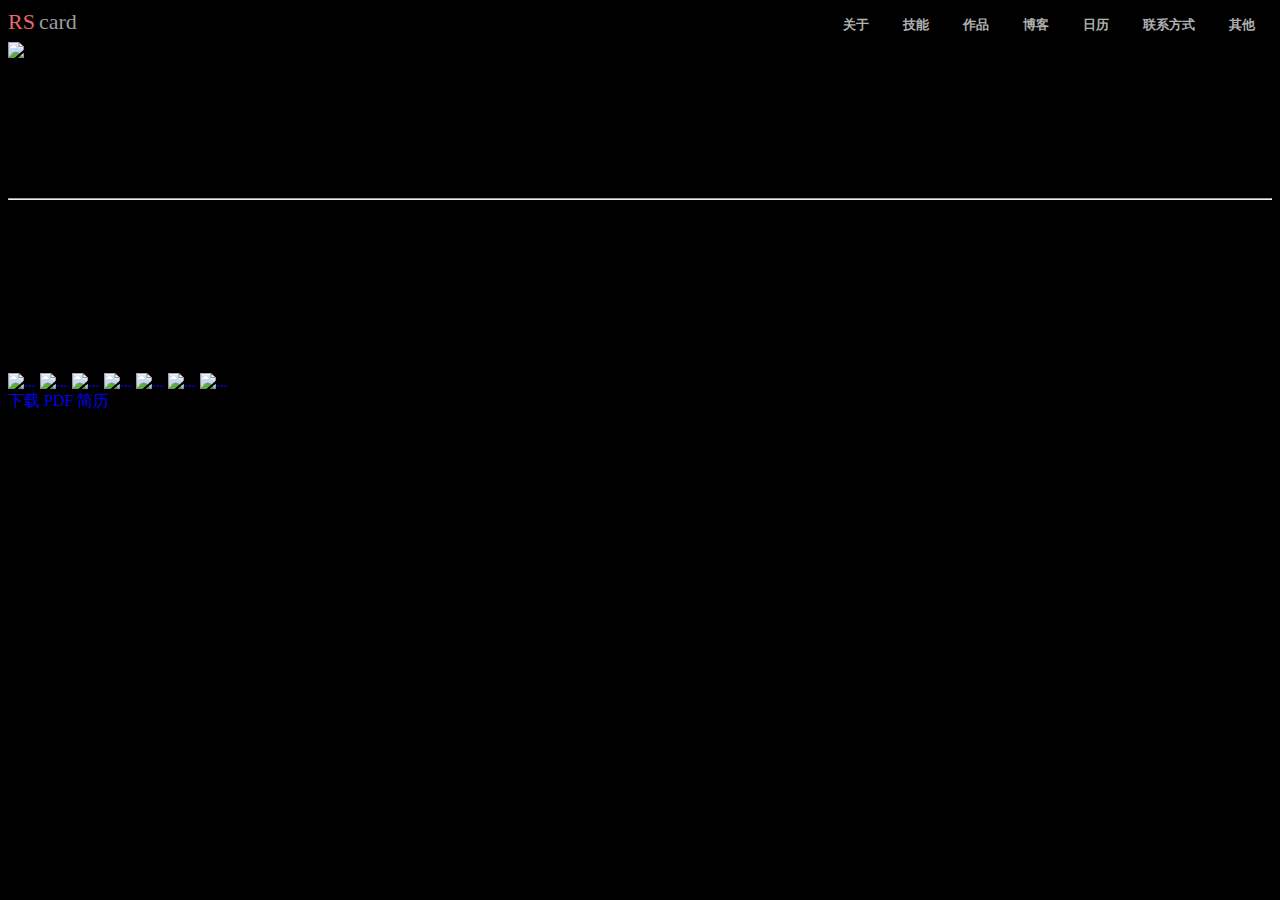
==== topnavbar/index.html @ c496d29b "提交导航" ====
<!DOCTYPE html>
<html>
  <head>
  	<meta charset="utf-8">
    <title>简历-topnavbar</title>
    <link rel="stylesheet" href="a.css">
  </head>
  <body>
    <div class="topNavBar clearfix">
      <a class="logo" href="#" alt="logo" style="float: left; ">
        <span class="rs">RS</span><span class="card">card</span>
      </a>
      <nav style="float: right;">
        <ul class="clearfix">
          <li><a href="#">关于</a></li>
          <li><a href="#">技能</a></li>
          <li><a href="#">作品</a></li>
          <li><a href="#">博客</a></li>
          <li><a href="#">日历</a></li>
          <li><a href="#">联系方式</a></li>
          <li><a href="#">其他</a></li>
        </ul>
      </nav>
    </div>
    <div class="banner" style="background-image: url(#)"></div>
    <main>
      <div class="card">
        <div class="pictureAndText">
          <div class="picture">
            <img src="" alt="头像">
          </div>
          <div class="text">
            <div class="profile">
              <span class="welcome">Hello</span>
              <h1>XXX</h1>
              <p>前端开发工程师</p>
              <hr>
              <dl>
                <dt>年龄</dt>
                <dd>18</dd>
                <dt>所在城市</dt>
                <dd>北京</dd>
                <dt>邮箱</dt>
                <dd>XXX@foxmail.com</dd>
                <dt>手机</dt>
                <dd></dd>
              </dl>
            </div>
          </div>
        </div>
        <footer class="media">
          <a href="#"><img src="#" alt="..."></a>
          <a href="#"><img src="#" alt="..."></a>
          <a href="#"><img src="#" alt="..."></a>
          <a href="#"><img src="#" alt="..."></a>
          <a href="#"><img src="#" alt="..."></a>
          <a href="#"><img src="#" alt="..."></a>
          <a href="#"><img src="#" alt="..."></a>
        </footer>
      </div>

      <a class="button" href="#">下载 PDF 简历</a>

     

    </main>
    <section>
      <h2>技能</h2>
      <ol>
        <li>HTML 5 &amp; CSS 3</li>
        <li>JavaScript</li>
        <li>jQuery</li>
        <li>Vue</li>
        <li>React</li>
        <li>HTTP</li>
      </ol>
    </section>
    <section>
      <h2>作品集</h2>
      <nav>
        <ol>
          <li>所有</li>
          <li>框架</li>
          <li>原生JS&amp;CSS</li>
        </ol>
      </nav>

      <div class="jobs">
        <div class="big"></div>
        <div class="small"></div>
        <div class="small"></div>
      </div>

    </section>
  </body>
</html>
---- topnavbar/a.css ----
body{
  background: black;
}
a{
  text-decoration: none;
}
.clearfix::after{
  content: '';
  display: block;
  clear: both;
}
.topNavBar {
}
.topNavBar .logo {
  font-family: "Hiragino Kaku Gothic Std";
  font-size: 22px;
  padding-top: 1px;
}
.topNavBar .logo .rs{
  color: #e6686a;
  margin-right: 4px;
}
.topNavBar .logo .card{
  color: #9A9DA2;
}

.topNavBar nav {
  font-size: 13px;
  padding-top: 8px;
  padding-bottom: 8px;
}
.topNavBar nav a{
  color: rgba(255, 255, 255, 0.7);
  text-decoration: none;
  font-weight: bold;
}
.topNavBar nav ul{
  list-style: none;
  padding: 0;
  margin: 0;
}
.topNavBar nav ul>li{
  float: left;
  margin-left: 17px;
  margin-right: 17px;
}
.topNavBar nav ul>li>a{
  border-bottom: 3px solid transparent;
}
.topNavBar nav ul>li>a:hover{
  border-bottom-color: #DC6465;
}
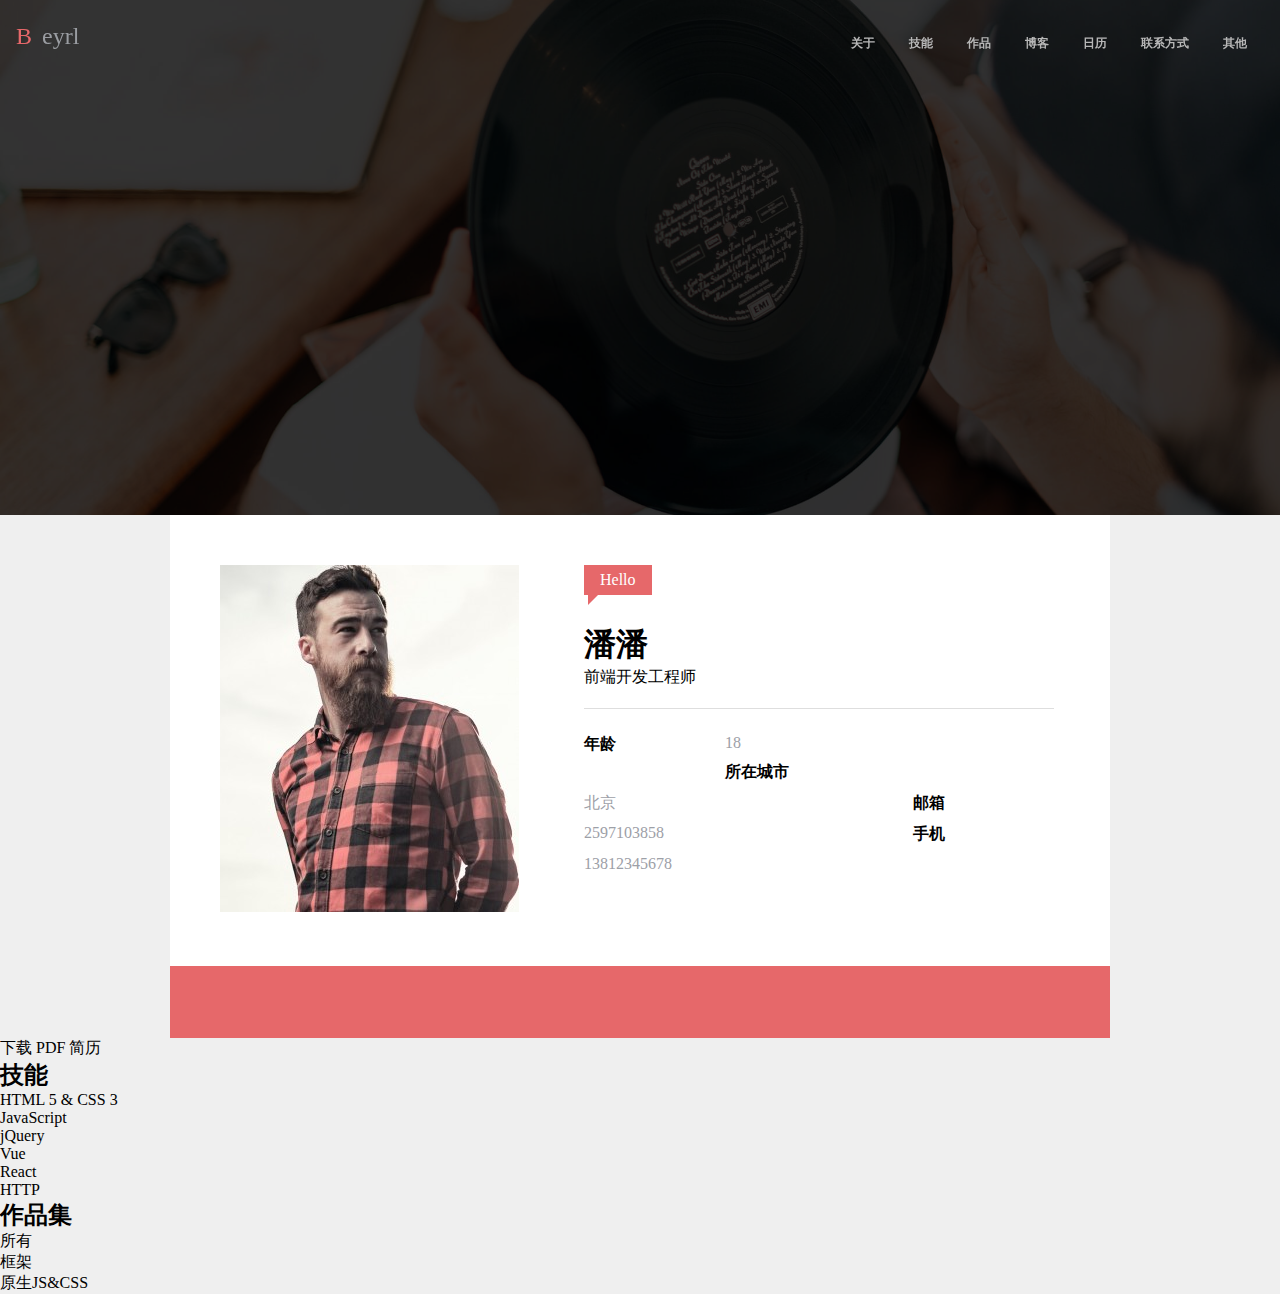
==== commit ae989a5b: "修改简历作业" ====
--- a/topnavbar/index.html
+++ b/topnavbar/index.html
@@ -1,96 +1,132 @@
 <!DOCTYPE html>
 <html>
-  <head>
-  	<meta charset="utf-8">
-    <title>简历-topnavbar</title>
-    <link rel="stylesheet" href="a.css">
-  </head>
-  <body>
-    <div class="topNavBar clearfix">
-      <a class="logo" href="#" alt="logo" style="float: left; ">
-        <span class="rs">RS</span><span class="card">card</span>
+<head>
+  <title>潘潘个人简历</title>
+  <link rel="stylesheet" href="a.css">
+  <script src="//at.alicdn.com/t/font_721462_7q3x5tm12be.js"></script>
+  <style type="text/css">
+    .icon {
+       width: 1em; height: 1em;
+       vertical-align: -0.15em;
+       fill: currentColor;
+       overflow: hidden;
+    }
+</style>
+</head>
+
+<body>
+  <div class="topNavBar">
+    <div class="topNavBar-inner clearfix">
+      <a class="logo" href="#" alt="logo" style="float: left;">
+        <span class="rs">B</span>
+        <span class="card">eyrl</span>
       </a>
       <nav style="float: right;">
         <ul class="clearfix">
-          <li><a href="#">关于</a></li>
-          <li><a href="#">技能</a></li>
-          <li><a href="#">作品</a></li>
-          <li><a href="#">博客</a></li>
-          <li><a href="#">日历</a></li>
-          <li><a href="#">联系方式</a></li>
-          <li><a href="#">其他</a></li>
+          <li>
+            <a href="#">关于</a>
+          </li>
+          <li>
+            <a href="#">技能</a>
+          </li>
+          <li>
+            <a href="#">作品</a>
+          </li>
+          <li>
+            <a href="#">博客</a>
+          </li>
+          <li>
+            <a href="#">日历</a>
+          </li>
+          <li>
+            <a href="#">联系方式</a>
+          </li>
+          <li>
+            <a href="#">其他</a>
+          </li>
         </ul>
       </nav>
     </div>
-    <div class="banner" style="background-image: url(#)"></div>
-    <main>
-      <div class="card">
-        <div class="pictureAndText">
-          <div class="picture">
-            <img src="" alt="头像">
-          </div>
-          <div class="text">
-            <div class="profile">
-              <span class="welcome">Hello</span>
-              <h1>XXX</h1>
-              <p>前端开发工程师</p>
-              <hr>
-              <dl>
-                <dt>年龄</dt>
-                <dd>18</dd>
-                <dt>所在城市</dt>
-                <dd>北京</dd>
-                <dt>邮箱</dt>
-                <dd>XXX@foxmail.com</dd>
-                <dt>手机</dt>
-                <dd></dd>
-              </dl>
-            </div>
-          </div>
+  </div>
+  <div class="banner">
+    <div class="mask"></div>
+  </div>
+  <main>
+    <div class="userCard">
+      <div class="pictureAndText clearfix">
+        <div class="picture">
+          <img src="img/avatar.jpg" width=299 height=347 alt="头像">
         </div>
-        <footer class="media">
-          <a href="#"><img src="#" alt="..."></a>
-          <a href="#"><img src="#" alt="..."></a>
-          <a href="#"><img src="#" alt="..."></a>
-          <a href="#"><img src="#" alt="..."></a>
-          <a href="#"><img src="#" alt="..."></a>
-          <a href="#"><img src="#" alt="..."></a>
-          <a href="#"><img src="#" alt="..."></a>
-        </footer>
+        <div class="text">
+          <span class="welcome">Hello
+            <span class="triangle"></span>
+          </span>
+          <h1>潘潘</h1>
+          <p>前端开发工程师</p>
+          <hr>
+          <dl>
+            <dt>年龄</dt>
+            <dd>18</dd>
+            <dt>所在城市</dt>
+            <dd>北京</dd>
+            <dt>邮箱</dt>
+            <dd>2597103858</dd>
+            <dt>手机</dt>
+            <dd>13812345678</dd>
+          </dl>
+        </div>
       </div>
+      <footer class="media">
+        <a href="#">
+          <svg class="icon" aria-hidden="true">
+              <use xlink:href="#icon-github"></use>
+          </svg>
+        </a>
+        <a href="#">
+          <svg class="icon" aria-hidden="true">
+              <use xlink:href="#icon-jianshu"></use>
+          </svg>
+        </a>
+        <a href="#">
+          <svg class="icon" aria-hidden="true">
+              <use xlink:href="#icon-weibo"></use>
+          </svg>
+        </a>
+      </footer>
+    </div>
 
-      <a class="button" href="#">下载 PDF 简历</a>
+    <a class="button" href="#">下载 PDF 简历</a>
 
-     
 
-    </main>
-    <section>
-      <h2>技能</h2>
+  </main>
+  <section>
+    <h2>技能</h2>
+    <ol>
+      <li>HTML 5 &amp; CSS 3</li>
+      <li>JavaScript</li>
+      <li>jQuery</li>
+      <li>Vue</li>
+      <li>React</li>
+      <li>HTTP</li>
+    </ol>
+  </section>
+  <section>
+    <h2>作品集</h2>
+    <nav>
       <ol>
-        <li>HTML 5 &amp; CSS 3</li>
-        <li>JavaScript</li>
-        <li>jQuery</li>
-        <li>Vue</li>
-        <li>React</li>
-        <li>HTTP</li>
+        <li>所有</li>
+        <li>框架</li>
+        <li>原生JS&amp;CSS</li>
       </ol>
-    </section>
-    <section>
-      <h2>作品集</h2>
-      <nav>
-        <ol>
-          <li>所有</li>
-          <li>框架</li>
-          <li>原生JS&amp;CSS</li>
-        </ol>
-      </nav>
+    </nav>
 
-      <div class="jobs">
-        <div class="big"></div>
-        <div class="small"></div>
-        <div class="small"></div>
-      </div>
+    <div class="jobs">
+      <div class="big"></div>
+      <div class="small"></div>
+      <div class="small"></div>
+    </div>
 
-    </section>
-  </body>
-</html>
+  </section>
+</body>
+
+</html>--- a/topnavbar/a.css
+++ b/topnavbar/a.css
@@ -1,52 +1,161 @@
-body{
-  background: black;
+body {
+  background: #efefef;
+  margin: 0;
 }
-a{
+a {
+  color: inherit;
   text-decoration: none;
 }
-.clearfix::after{
+* {
+  margin: 0;
+  padding: 0;
+}
+hr{
+  height: 0;
+  border: none;
+  border-top: 1px solid #DEDEDE;
+}
+.clearfix::after {
   content: '';
   display: block;
   clear: both;
 }
+
 .topNavBar {
+  padding: 20px 0 20px 0;
+  position: fixed;
+  top: 0;
+  left: 0;
+  width: 100%;
 }
-.topNavBar .logo {
-  font-family: "Hiragino Kaku Gothic Std";
-  font-size: 22px;
-  padding-top: 1px;
+.topNavBar-inner {
+  padding: 0 16px;
 }
-.topNavBar .logo .rs{
-  color: #e6686a;
-  margin-right: 4px;
+.topNavBar nav {
+  padding-top: 7px;
 }
-.topNavBar .logo .card{
-  color: #9A9DA2;
+.topNavBar nav > ul {
+  list-style: none;
+  margin: 0;
+  padding: 0;
 }
-
-.topNavBar nav {
-  font-size: 13px;
-  padding-top: 8px;
-  padding-bottom: 8px;
-}
-.topNavBar nav a{
-  color: rgba(255, 255, 255, 0.7);
-  text-decoration: none;
-  font-weight: bold;
-}
-.topNavBar nav ul{
-  list-style: none;
-  padding: 0;
-  margin: 0;
-}
-.topNavBar nav ul>li{
+.topNavBar nav > ul > li {
   float: left;
   margin-left: 17px;
   margin-right: 17px;
 }
-.topNavBar nav ul>li>a{
+.topNavBar nav > ul > li > a {
+  font-size: 12px;
+  color: #b7b7b7;
+  font-weight: bold;
+  border-top: 3px solid transparent;
   border-bottom: 3px solid transparent;
+  padding-top: 5px;
+  padding-bottom: 5px;
+  display: block;
 }
-.topNavBar nav ul>li>a:hover{
-  border-bottom-color: #DC6465;
+.topNavBar nav > ul > li > a:hover {
+  border-bottom: 3px solid #e06567;
+}
+
+.topNavBar .logo {
+  font-size: 24px;
+  font-family: 'Arial Black';
+  padding-top: 3px;
+  padding-bottom: 4px;
+}
+.topNavBar .logo .rs {
+  margin-right: 4px;
+  color: #e6686a;
+}
+.topNavBar .logo .card {
+  color: #9a9da2;
+}
+.banner {
+  height: 515px;
+  background-image: url(img/rs-cover.jpg);
+  background-position: center center;
+  background-size: cover;
+}
+.banner .mask {
+  height: 515px;
+  background-color: rgba(0, 0, 0, 0.8);
+}
+
+.userCard {
+  max-width: 940px;
+  margin-left: auto;
+  margin-right: auto;
+  background-color: #ffffff;
+}
+.userCard .welcome {
+  background: #e6686a;
+  color: white;
+  display: inline-block;
+  padding: 4px 16px;
+  line-height: 22px;
+  position: relative;
+  margin-bottom: 10px;
+}
+.userCard .welcome .triangle {
+  display: block;
+  border: 10px solid transparent;
+  width: 0px;
+  border-left-color: #e6686a;
+  border-top-width: 0px;
+  position: absolute;
+  left: 4px;
+  top: 100%;
+}
+.userCard .picture {
+  float: left;
+}
+.userCard .text {
+  float: left;
+  margin-left: 65px;
+  width: 470px;
+}
+.userCard .text h1{
+  margin-top: 18px;
+}
+.userCard .text hr{
+  margin: 20px 0;
+}
+.userCard .pictureAndText {
+  padding: 50px;
+}
+.userCard dl dt,
+.userCard dl dd{
+  float: left;
+  padding: 5px 0;
+}
+.userCard dl dt{
+  width: 30%;
+  font-weight: bold;
+}
+.userCard dl dd{
+  width: 70%;
+  color: #9da0a7;
+}
+
+.userCard > footer.media{
+  background: #E6686A;
+  text-align: center;
+}
+.userCard > footer.media > a{
+  display: inline-block;
+  width: 40px;
+  line-height: 30px;
+  padding: 5px 0;
+  border-radius: 50%;
+  margin: 16px;
+}
+.userCard > footer.media > a:hover{
+  background: #CF5D5F;
+}
+.userCard svg{
+  width: 30px;
+  height: 30px; 
+  fill: white;
+  vertical-align: top;
 }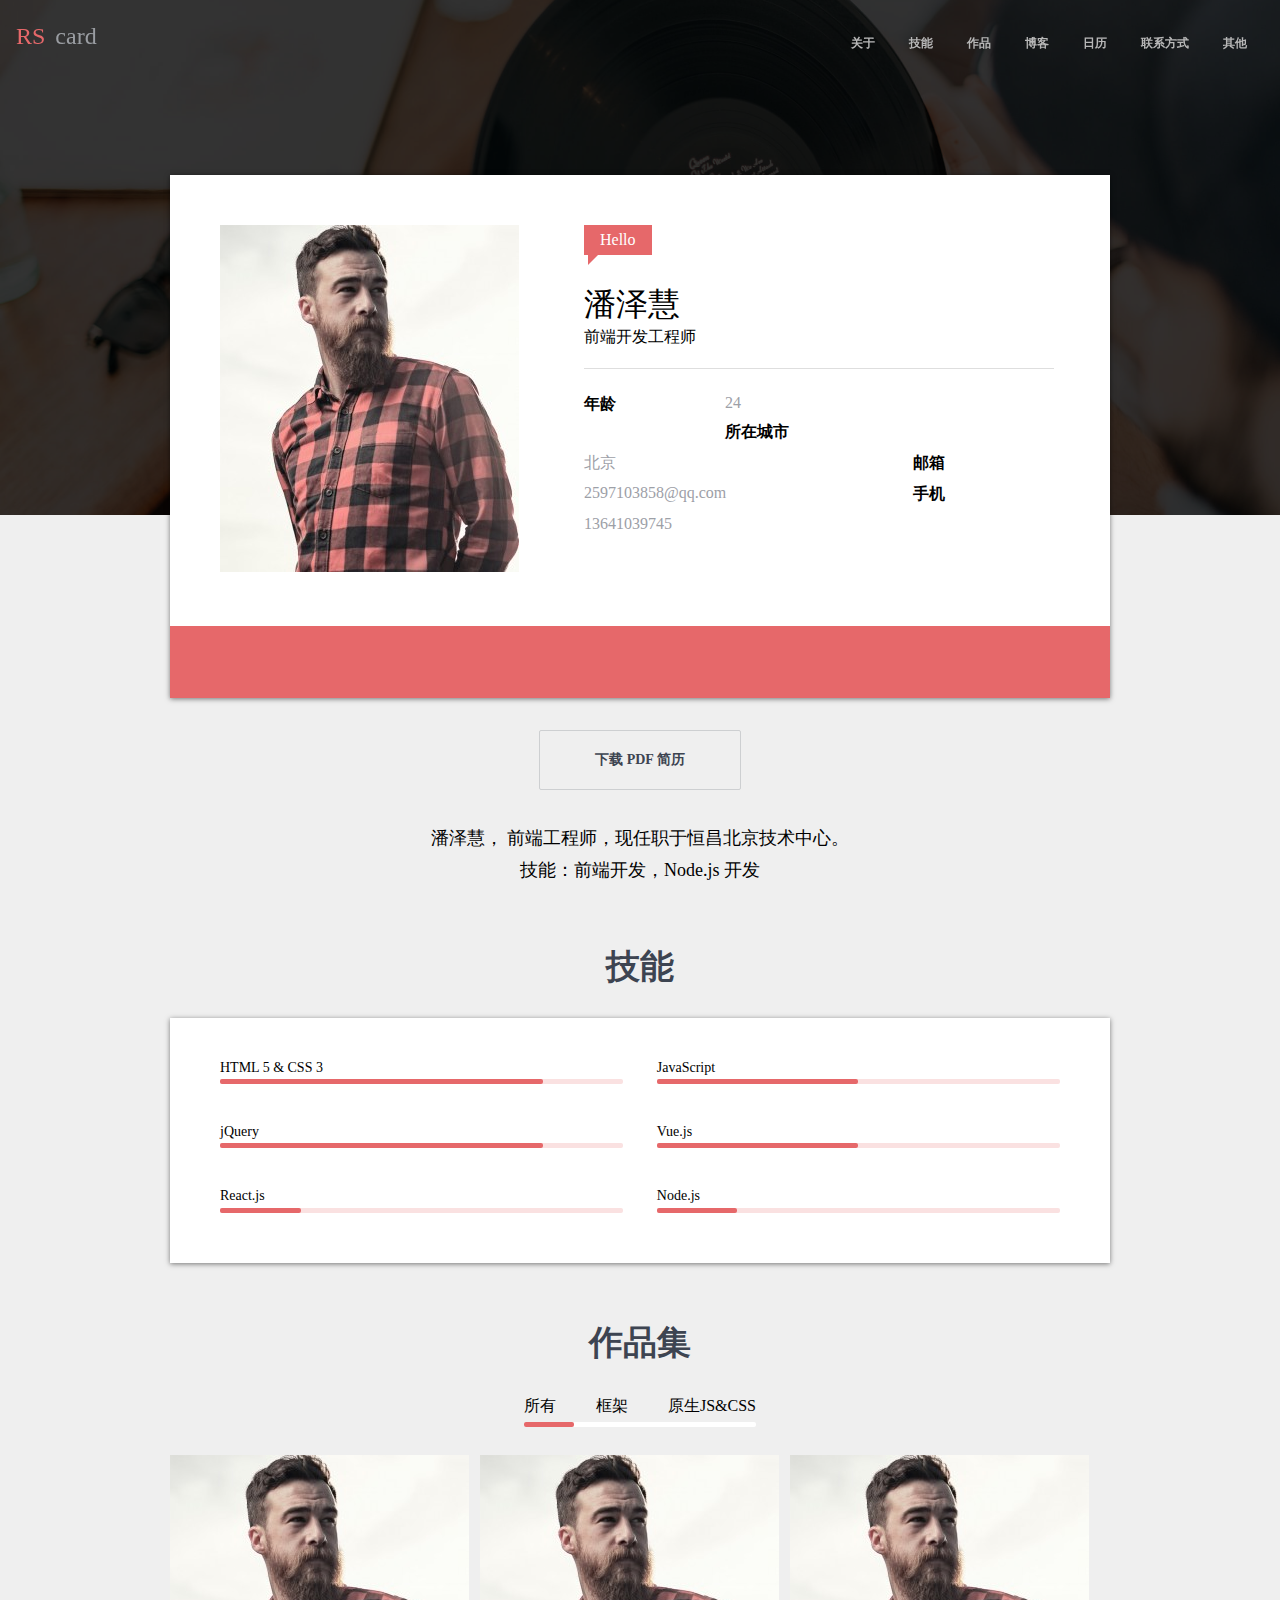
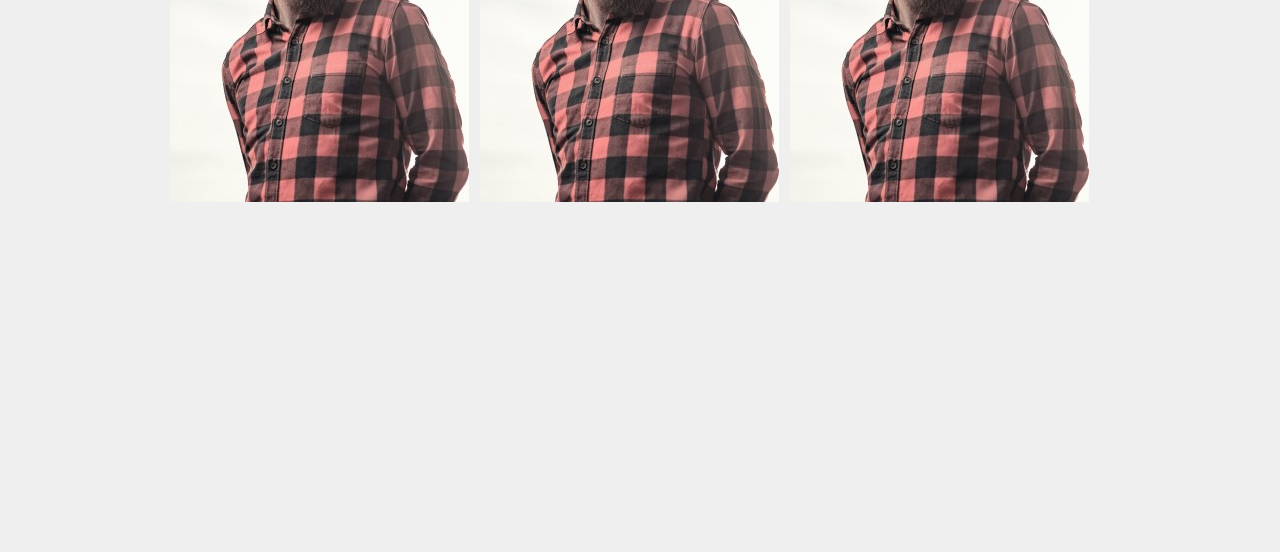
==== commit 0370719d: "个人在线简历" ====
--- a/topnavbar/index.html
+++ b/topnavbar/index.html
@@ -1,25 +1,27 @@
 <!DOCTYPE html>
 <html>
 <head>
-  <title>潘潘个人简历</title>
-  <link rel="stylesheet" href="a.css">
-  <script src="//at.alicdn.com/t/font_721462_7q3x5tm12be.js"></script>
+  <meta charset="utf-8">
+  <title>潘泽慧个人简历</title>
+  <link rel="stylesheet" href="./a.css">
+  <script src="//at.alicdn.com/t/font_451045_32zbfqegtq3t0529.js"></script>
   <style type="text/css">
     .icon {
-       width: 1em; height: 1em;
-       vertical-align: -0.15em;
-       fill: currentColor;
-       overflow: hidden;
+      width: 1em;
+      height: 1em;
+      vertical-align: -0.15em;
+      fill: currentColor;
+      overflow: hidden;
     }
-</style>
+  </style>
 </head>
 
 <body>
   <div class="topNavBar">
     <div class="topNavBar-inner clearfix">
       <a class="logo" href="#" alt="logo" style="float: left;">
-        <span class="rs">B</span>
-        <span class="card">eyrl</span>
+        <span class="rs">RS</span>
+        <span class="card">card</span>
       </a>
       <nav style="float: right;">
         <ul class="clearfix">
@@ -51,7 +53,7 @@
   <div class="banner">
     <div class="mask"></div>
   </div>
-  <main>
+  <main style="">
     <div class="userCard">
       <div class="pictureAndText clearfix">
         <div class="picture">
@@ -61,72 +63,139 @@
           <span class="welcome">Hello
             <span class="triangle"></span>
           </span>
-          <h1>潘潘</h1>
+          <h1>潘泽慧</h1>
           <p>前端开发工程师</p>
           <hr>
           <dl>
             <dt>年龄</dt>
-            <dd>18</dd>
+            <dd>24</dd>
             <dt>所在城市</dt>
             <dd>北京</dd>
             <dt>邮箱</dt>
-            <dd>2597103858</dd>
+            <dd>2597103858@qq.com</dd>
             <dt>手机</dt>
-            <dd>13812345678</dd>
+            <dd>13641039745</dd>
           </dl>
         </div>
       </div>
       <footer class="media">
         <a href="#">
           <svg class="icon" aria-hidden="true">
-              <use xlink:href="#icon-github"></use>
+            <use xlink:href="#icon-github"></use>
           </svg>
         </a>
         <a href="#">
           <svg class="icon" aria-hidden="true">
-              <use xlink:href="#icon-jianshu"></use>
+            <use xlink:href="#icon-Ankerwebicon-"></use>
           </svg>
         </a>
         <a href="#">
           <svg class="icon" aria-hidden="true">
-              <use xlink:href="#icon-weibo"></use>
+            <use xlink:href="#icon-weibo"></use>
           </svg>
         </a>
       </footer>
     </div>
 
-    <a class="button" href="#">下载 PDF 简历</a>
-
+    <p class="downloadResume-wrapper">
+      <a class="downloadResume" href="./resume.pdf" target="_blank" download>下载 PDF 简历</a>
+    </p>
+
+    <p class="selfIntroduction">
+      潘泽慧， 前端工程师，现任职于恒昌北京技术中心。
+      <br> 技能：前端开发，Node.js 开发
+    </p>
 
   </main>
-  <section>
+  <section class="skills">
     <h2>技能</h2>
-    <ol>
-      <li>HTML 5 &amp; CSS 3</li>
-      <li>JavaScript</li>
-      <li>jQuery</li>
-      <li>Vue</li>
-      <li>React</li>
-      <li>HTTP</li>
+    <ol class="clearfix">
+      <li>
+        <h3>
+          HTML 5 &amp; CSS 3
+        </h3>
+        <div class="progressBar">
+          <div class="progress" style="width: 80%;"></div>
+        </div>
+      </li>
+      <li>
+        <h3>
+          JavaScript
+        </h3>
+        <div class="progressBar">
+          <div class="progress" style="width: 50%"></div>
+        </div>
+      </li>
+      <li>
+        <h3>
+          jQuery
+        </h3>
+        <div class="progressBar">
+          <div class="progress" style="width: 80%"></div>
+        </div>
+      </li>
+      <li>
+        <h3>
+          Vue.js
+        </h3>
+        <div class="progressBar">
+          <div class="progress" style="width: 50%"></div>
+        </div>
+      </li>
+      <li>
+        <h3>
+          React.js
+        </h3>
+        <div class="progressBar">
+          <div class="progress"  style="width: 20%"></div>
+        </div>
+      </li>
+      <li>
+        <h3>
+          Node.js
+        </h3>
+        <div class="progressBar">
+          <div class="progress"  style="width: 20%"></div>
+        </div>
+      </li>
     </ol>
   </section>
-  <section>
+  <section class="portfolio">
     <h2>作品集</h2>
     <nav>
-      <ol>
-        <li>所有</li>
-        <li>框架</li>
-        <li>原生JS&amp;CSS</li>
+      <ol class="clearfix">
+        <li id="portfolio1">所有</li>
+        <li id="portfolio2">框架</li>
+        <li id="portfolio3">原生JS&amp;CSS</li>
       </ol>
+      <div id="portfolioBar" class="bar state-1">
+        <div class="bar-inner"></div>
+      </div>
     </nav>
-
-    <div class="jobs">
-      <div class="big"></div>
-      <div class="small"></div>
-      <div class="small"></div>
+    <script>
+      portfolio1.onclick= function(){
+        portfolioBar.className = 'bar state-1'
+      }
+      portfolio2.onclick= function(){
+        portfolioBar.className = 'bar state-2'
+      }
+      portfolio3.onclick= function(){
+        portfolioBar.className = 'bar state-3'
+      }
+    </script>
+
+
+    <div class="works" style="height: 597px;">
+      <div class="big" style="top: 0; left: 0;">
+        <img src="img/avatar.jpg" width=299 height=347 alt="作品1">
+      </div>
+      <div class="small" style="top: 0; left: 310px;">
+        <img src="img/avatar.jpg" width=299 height=347 alt="作品2">
+      </div>
+      <div class="small" style="top: 0; left: 620px;">
+        <img src="img/avatar.jpg" width=299 height=347 alt="作品2">
+      </div>
     </div>
-
   </section>
 </body>
-
 </html>--- a/topnavbar/a.css
+++ b/topnavbar/a.css
@@ -10,10 +10,17 @@
   margin: 0;
   padding: 0;
 }
-hr{
+hr {
   height: 0;
   border: none;
-  border-top: 1px solid #DEDEDE;
+  border-top: 1px solid #dedede;
+}
+ul,
+ol {
+  list-style: none;
+}
+h1,h2,h3,h4,h5,h6{
+  font-weight: normal;
 }
 .clearfix::after {
   content: '';
@@ -73,7 +80,7 @@
 }
 .banner {
   height: 515px;
-  background-image: url(img/rs-cover.jpg);
+  background-image: url(./img/rs-cover.jpg);
   background-position: center center;
   background-size: cover;
 }
@@ -87,6 +94,7 @@
   margin-left: auto;
   margin-right: auto;
   background-color: #ffffff;
+  box-shadow: 0px 1px 5px 0px rgba(0, 0, 0, 0.5);
 }
 .userCard .welcome {
   background: #e6686a;
@@ -115,34 +123,34 @@
   margin-left: 65px;
   width: 470px;
 }
-.userCard .text h1{
+.userCard .text h1 {
   margin-top: 18px;
 }
-.userCard .text hr{
+.userCard .text hr {
   margin: 20px 0;
 }
 .userCard .pictureAndText {
   padding: 50px;
 }
 .userCard dl dt,
-.userCard dl dd{
+.userCard dl dd {
   float: left;
   padding: 5px 0;
 }
-.userCard dl dt{
+.userCard dl dt {
   width: 30%;
   font-weight: bold;
 }
-.userCard dl dd{
+.userCard dl dd {
   width: 70%;
   color: #9da0a7;
 }
 
-.userCard > footer.media{
-  background: #E6686A;
-  text-align: center;
-}
-.userCard > footer.media > a{
+.userCard > footer.media {
+  background: #e6686a;
+  text-align: center;
+}
+.userCard > footer.media > a {
   display: inline-block;
   width: 40px;
   line-height: 30px;
@@ -150,12 +158,152 @@
   border-radius: 50%;
   margin: 16px;
 }
-.userCard > footer.media > a:hover{
-  background: #CF5D5F;
-}
-.userCard svg{
+.userCard > footer.media > a:hover {
+  background: #cf5d5f;
+}
+.userCard svg {
   width: 30px;
-  height: 30px; 
+  height: 30px;
   fill: white;
   vertical-align: top;
+}
+body > main {
+  margin-top: -340px;
+}
+body > main .downloadResume-wrapper {
+  text-align: center;
+}
+body > main .downloadResume {
+  font-size: 14px;
+  line-height: 16px;
+  padding: 21px 55px;
+  border: 1px solid #cdcfd1;
+  background: #efefef;
+  display: inline-block;
+  border-radius: 2px;
+  color: #3d4451;
+  font-weight: bold;
+  margin: 32px 0;
+  transition: box-shadow 0.2s;
+}
+
+body > main .downloadResume:hover {
+  box-shadow: 0px 4px 13px 0px rgba(0, 0, 0, 0.2);
+}
+
+.selfIntroduction {
+  max-width: 940px;
+  margin-left: auto;
+  margin-right: auto;
+  text-align: center;
+  font-family: kai;
+  line-height: 1.8;
+  font-size: 18px;
+}
+
+section.skills,
+section.portfolio{
+  max-width: 940px;
+  margin-left: auto;
+  margin-right: auto;
+  margin-top: 60px;
+}
+section.skills > h2 ,
+section.portfolio > h2 {
+  text-align: center;
+  color: #3d4451;
+  font-size: 34px;
+  line-height: 1.2;
+  font-weight: 600;
+}
+section.skills h3 {
+  font-size: 14px;
+  line-height: 1.1;
+  padding-right: 40px;
+}
+section.skills > ol {
+  background: white;
+  box-shadow: 0px 1px 5px 0px rgba(0, 0, 0, 0.5);
+  padding: 42px 50px 10px;
+  margin-top: 30px;
+}
+section.skills > ol > li {
+  float: left;
+  width: 48%;
+  box-sizing: border-box;
+}
+section.skills > ol > li:nth-child(even) {
+  float: right;
+}
+
+section.skills .progressBar {
+  height: 5px;
+  background: #FAE1E1;
+  border-radius: 2px;
+  margin: 4px 0 40px;
+}
+section.skills .progressBar > .progress {
+  height: 100%;
+  background: #E6686A;
+  width: 70%;
+  border-radius: 2px;
+}
+
+section.portfolio {
+  text-align: center;
+  margin-bottom: 100px;
+}
+section.portfolio > nav{
+  text-align: center;
+}
+section.portfolio > nav > ol{
+  margin: 0 auto;
+  display: inline-block;
+  vertical-align: top;
+}
+section.portfolio > nav > ol > li{
+  float: left;
+  margin-left: 40px;
+  cursor: pointer;
+}
+section.portfolio > nav > ol > li:first-child{
+  margin-left: 0;
+
+}
+section.portfolio > nav{
+  display: inline-block;
+  vertical-align: top;
+  margin-top: 32px;
+}
+section.portfolio > nav .bar{
+  height: 5px;
+  background: white;
+  margin-top: 5px;
+  margin-bottom: 28px;
+  border-radius: 2px;
+}
+section.portfolio > nav .bar-inner{
+  height: 100%;
+  background: #E6686A;
+  border-radius: 2px;
+  transition: all 0.3s;
+}
+section.portfolio > nav .bar.state-1 .bar-inner{
+  margin-left: 0;
+  width: 50px;
+}
+section.portfolio > nav .bar.state-2 .bar-inner{
+  margin-left: 65px;
+  width: 50px;
+}
+section.portfolio > nav .bar.state-3 .bar-inner{
+  margin-left: 140px;
+  width: 96px;
+}
+section.portfolio .works{
+  position: relative;
+}
+section.portfolio .works > .big,
+section.portfolio .works > .small {
+  position: absolute;
 }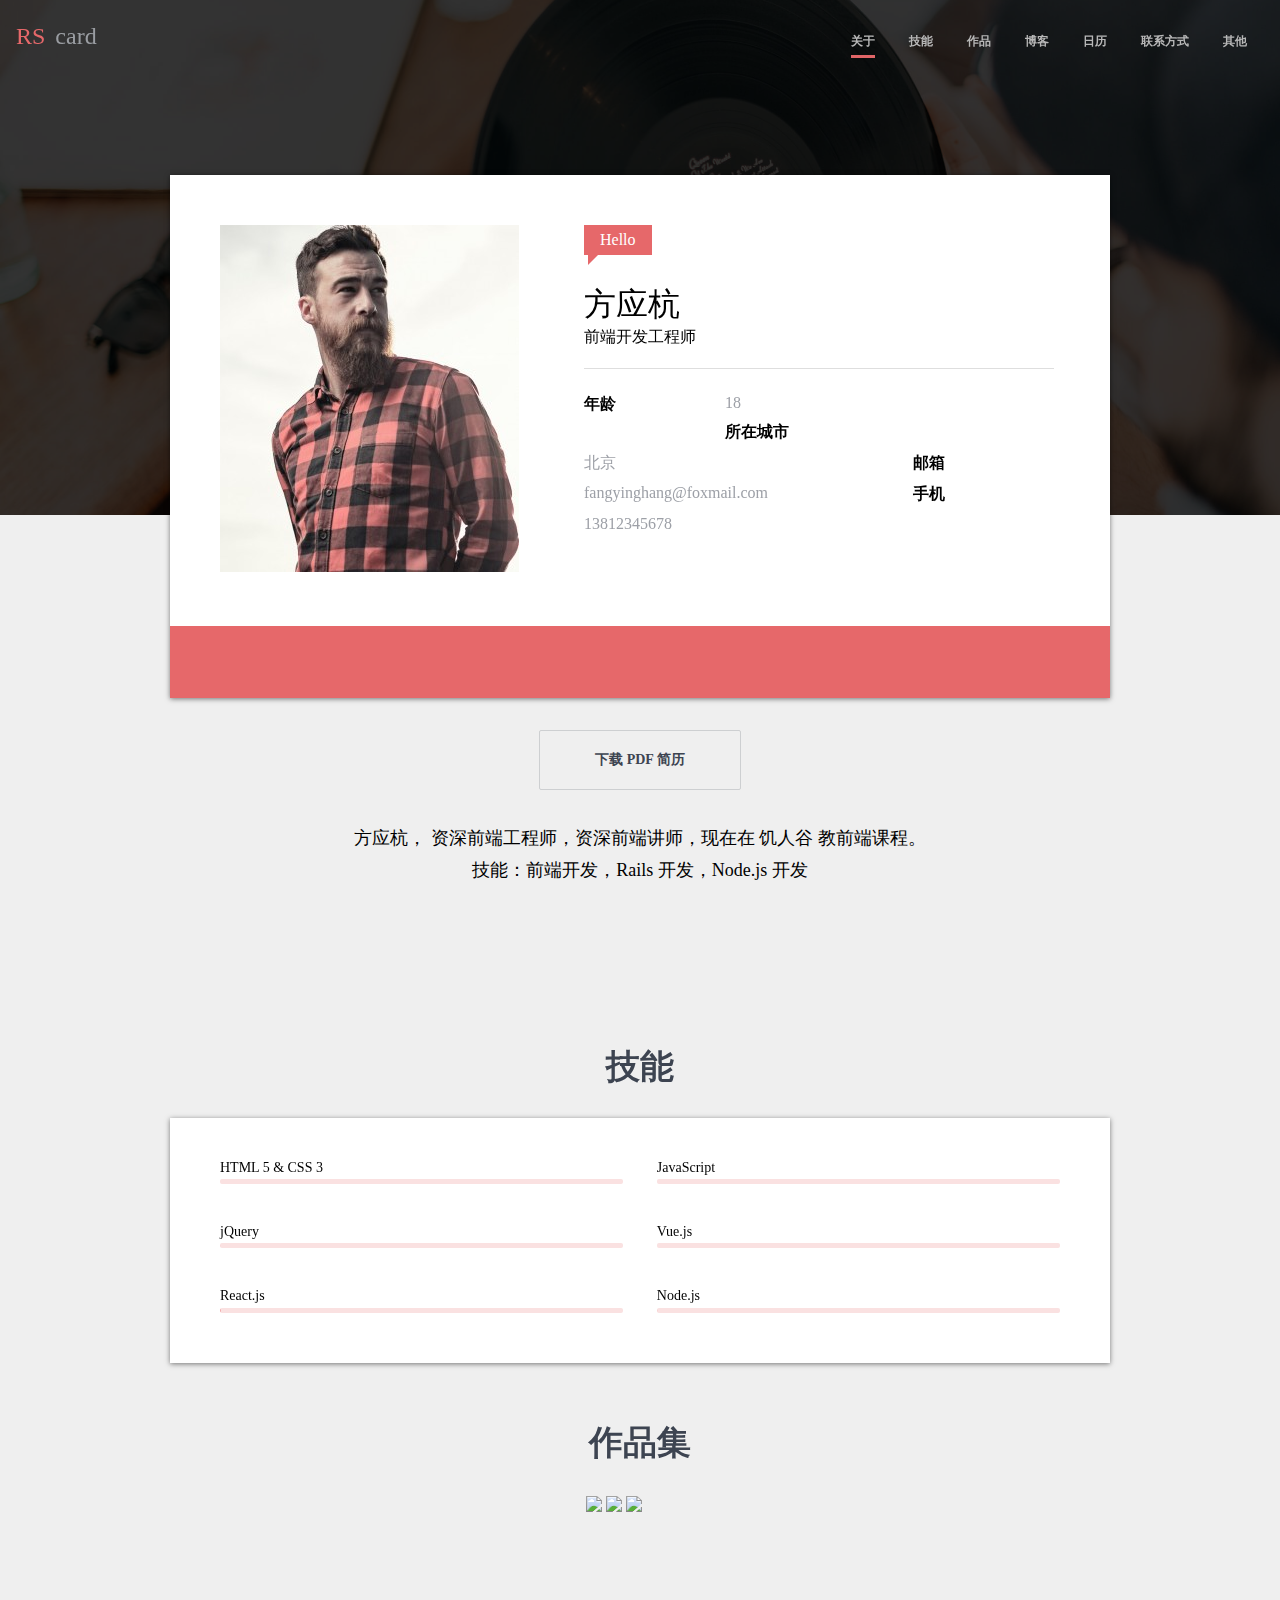
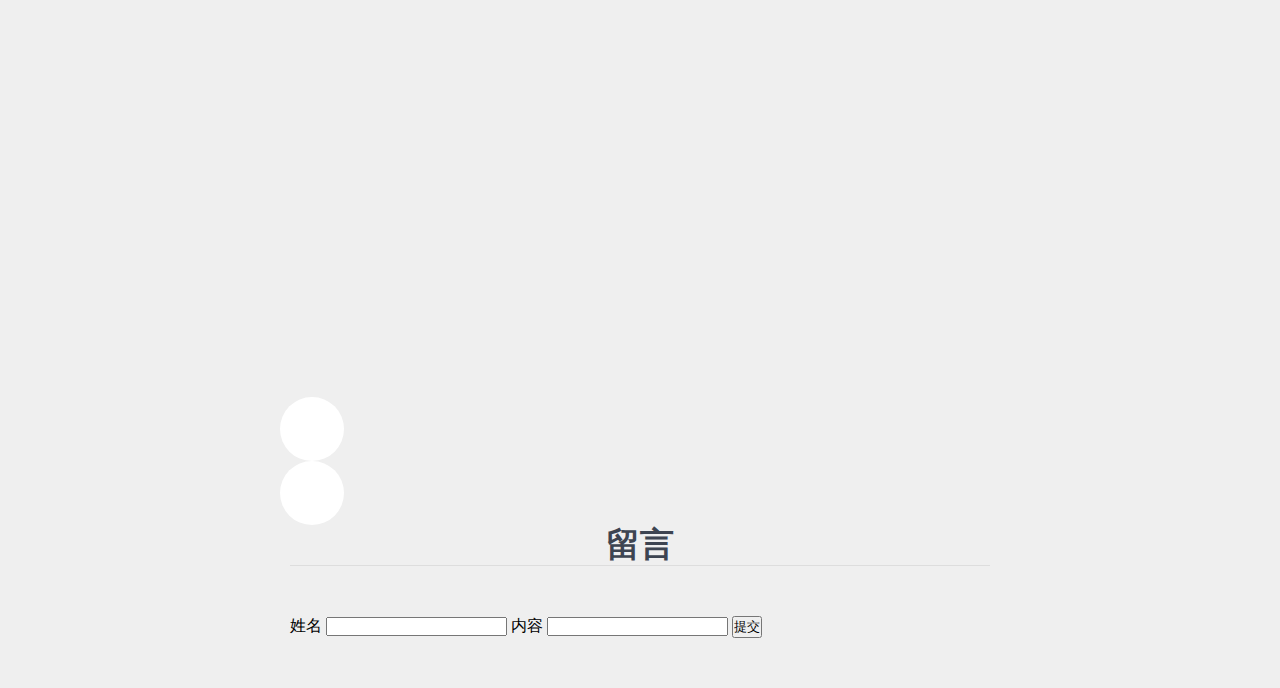
==== commit fbda4540: "饥人谷作业--简历留言一" ====
--- a/topnavbar/index.html
+++ b/topnavbar/index.html
@@ -1,41 +1,43 @@
 <!DOCTYPE html>
 <html>
+
 <head>
-  <meta charset="utf-8">
-  <title>潘泽慧个人简历</title>
-  <link rel="stylesheet" href="./a.css">
+  <title>潘潘的个人简历</title>
   <script src="//at.alicdn.com/t/font_451045_32zbfqegtq3t0529.js"></script>
-  <style type="text/css">
-    .icon {
-      width: 1em;
-      height: 1em;
-      vertical-align: -0.15em;
-      fill: currentColor;
-      overflow: hidden;
-    }
-  </style>
+  <link rel="stylesheet" href="https://cdnjs.cloudflare.com/ajax/libs/Swiper/4.1.0/css/swiper.min.css">
+  <link rel="stylesheet" href="./main.css">
 </head>
 
 <body>
-  <div class="topNavBar">
+  <div id="topNavBar" class="topNavBar">
     <div class="topNavBar-inner clearfix">
       <a class="logo" href="#" alt="logo" style="float: left;">
         <span class="rs">RS</span>
         <span class="card">card</span>
       </a>
-      <nav style="float: right;">
+      <nav class="menu" style="float: right;">
         <ul class="clearfix">
           <li>
-            <a href="#">关于</a>
-          </li>
-          <li>
-            <a href="#">技能</a>
-          </li>
-          <li>
-            <a href="#">作品</a>
+            <a href="#siteAbout">关于</a>
+          </li>
+          <li>
+            <a href="#siteSkills">技能</a>
+          </li>
+          <li>
+            <a href="#siteWorks">作品</a>
+            <ul class="submenu">
+              <li>作品1</li>
+              <li>作品2</li>
+              <li>作品3</li>
+            </ul>
           </li>
           <li>
             <a href="#">博客</a>
+            <ul class="submenu">
+              <li>博客1</li>
+              <li>博客2</li>
+              <li>博客3</li>
+            </ul>
           </li>
           <li>
             <a href="#">日历</a>
@@ -53,28 +55,28 @@
   <div class="banner">
     <div class="mask"></div>
   </div>
-  <main style="">
-    <div class="userCard">
+  <main>
+    <div data-x id="siteAbout" class="userCard">
       <div class="pictureAndText clearfix">
         <div class="picture">
-          <img src="img/avatar.jpg" width=299 height=347 alt="头像">
+          <img src="./img/avatar.jpg" width=299 height=347 alt="头像">
         </div>
         <div class="text">
           <span class="welcome">Hello
             <span class="triangle"></span>
           </span>
-          <h1>潘泽慧</h1>
+          <h1>方应杭</h1>
           <p>前端开发工程师</p>
           <hr>
           <dl>
             <dt>年龄</dt>
-            <dd>24</dd>
+            <dd>18</dd>
             <dt>所在城市</dt>
             <dd>北京</dd>
             <dt>邮箱</dt>
-            <dd>2597103858@qq.com</dd>
+            <dd>fangyinghang@foxmail.com</dd>
             <dt>手机</dt>
-            <dd>13641039745</dd>
+            <dd>13812345678</dd>
           </dl>
         </div>
       </div>
@@ -102,12 +104,12 @@
     </p>
 
     <p class="selfIntroduction">
-      潘泽慧， 前端工程师，现任职于恒昌北京技术中心。
-      <br> 技能：前端开发，Node.js 开发
+      方应杭， 资深前端工程师，资深前端讲师，现在在 饥人谷 教前端课程。
+      <br> 技能：前端开发，Rails 开发，Node.js 开发
     </p>
 
   </main>
-  <section class="skills">
+  <section data-x id="siteSkills" class="skills">
     <h2>技能</h2>
     <ol class="clearfix">
       <li>
@@ -115,7 +117,7 @@
           HTML 5 &amp; CSS 3
         </h3>
         <div class="progressBar">
-          <div class="progress" style="width: 80%;"></div>
+          <div class="progress" style="width: 10%;"></div>
         </div>
       </li>
       <li>
@@ -123,7 +125,7 @@
           JavaScript
         </h3>
         <div class="progressBar">
-          <div class="progress" style="width: 50%"></div>
+          <div class="progress" style="width: 20%"></div>
         </div>
       </li>
       <li>
@@ -131,7 +133,7 @@
           jQuery
         </h3>
         <div class="progressBar">
-          <div class="progress" style="width: 80%"></div>
+          <div class="progress" style="width: 30%"></div>
         </div>
       </li>
       <li>
@@ -139,7 +141,7 @@
           Vue.js
         </h3>
         <div class="progressBar">
-          <div class="progress" style="width: 50%"></div>
+          <div class="progress" style="width: 40%"></div>
         </div>
       </li>
       <li>
@@ -147,7 +149,7 @@
           React.js
         </h3>
         <div class="progressBar">
-          <div class="progress"  style="width: 20%"></div>
+          <div class="progress"  style="width: 50%"></div>
         </div>
       </li>
       <li>
@@ -155,47 +157,56 @@
           Node.js
         </h3>
         <div class="progressBar">
-          <div class="progress"  style="width: 20%"></div>
+          <div class="progress"  style="width: 60%"></div>
         </div>
       </li>
     </ol>
   </section>
-  <section class="portfolio">
+  <section data-x class="portfolio" id="siteWorks">
     <h2>作品集</h2>
-    <nav>
-      <ol class="clearfix">
-        <li id="portfolio1">所有</li>
-        <li id="portfolio2">框架</li>
-        <li id="portfolio3">原生JS&amp;CSS</li>
-      </ol>
-      <div id="portfolioBar" class="bar state-1">
-        <div class="bar-inner"></div>
+
+    <!-- 这就是 view , 用户看得见的东西-->
+    <!-- Slider main container -->
+    <div id="mySlides">
+      <div class="swiper-container">
+        <!-- Additional required wrapper -->
+        <div class="swiper-wrapper">
+          <!-- Slides -->
+          <img src="./img/works/nav-page.jpg" class="swiper-slide">
+          <img src="./img/works/canvas.jpg" class="swiper-slide">
+          <img src="./img/works/apple-style-slides.jpg" class="swiper-slide">
+        </div>
+        <!-- If we need pagination -->
+        <div class="swiper-pagination"></div>
+
+        <!-- If we need navigation buttons -->
       </div>
-    </nav>
-    <script>
-      portfolio1.onclick= function(){
-        portfolioBar.className = 'bar state-1'
-      }
-      portfolio2.onclick= function(){
-        portfolioBar.className = 'bar state-2'
-      }
-      portfolio3.onclick= function(){
-        portfolioBar.className = 'bar state-3'
-      }
-    </script>
-
-
-    <div class="works" style="height: 597px;">
-      <div class="big" style="top: 0; left: 0;">
-        <img src="img/avatar.jpg" width=299 height=347 alt="作品1">
-      </div>
-      <div class="small" style="top: 0; left: 310px;">
-        <img src="img/avatar.jpg" width=299 height=347 alt="作品2">
-      </div>
-      <div class="small" style="top: 0; left: 620px;">
-        <img src="img/avatar.jpg" width=299 height=347 alt="作品2">
-      </div>
+      <div class="swiper-button-prev"></div>
+      <div class="swiper-button-next"></div>
     </div>
+
   </section>
+  <section class="message">
+    <h2>留言</h2>
+    <ol id="messageList">
+    </ol>
+    <form id="postMessageForm" style="width: 700px; margin: 50px auto;">
+      <label for="">姓名</label>
+      <input type="text" name="name">
+      <label for="">内容</label>
+      <input type="text" name="content">
+      <input type="submit" value="提交">
+    </form>
+  </section>
+  <script src="https://cdnjs.cloudflare.com/ajax/libs/tween.js/17.1.1/Tween.min.js"></script>
+  <script src="https://cdnjs.cloudflare.com/ajax/libs/Swiper/4.1.0/js/swiper.min.js"></script>
+  <script src="//cdn1.lncld.net/static/js/3.5.0/av-min.js"></script>
+  <!-- 模块化 -->
+  <script src="./js/init-swiper.js"></script>
+  <script src="./js/auto-slide-up.js"></script>
+  <script src="./js/sticky-topbar.js"></script>
+  <script src="./js/smoothly-navigation.js"></script>
+  <script src="./js/message.js"></script>
 </body>
+
 </html>--- a/topnavbar/main.css
+++ b/topnavbar/main.css
@@ -0,0 +1,162 @@
+body { background: #efefef; margin: 0; }
+a { color: inherit; text-decoration: none; }
+* { margin: 0; padding: 0; }
+hr { height: 0; border: none; border-top: 1px solid #dedede; }
+ul, ol { list-style: none; }
+h1,h2,h3,h4,h5,h6{ font-weight: normal; }
+.clearfix::after { content: ''; display: block; clear: both; }
+
+[data-x].active{
+  outline: 10px solid red;
+}
+[data-x].offset{
+  transform: translateY(100px);
+}
+[data-x]{
+  transform: translateY(0);
+  transition: all 0.5s;
+}
+@keyframes slideUp{
+  0%{
+    transform: translateY(-30px);
+  }
+  100%{
+    transform: translateY(0);
+  }
+}
+.icon { width: 1em; height: 1em; vertical-align: -0.15em; fill: currentColor; overflow: hidden; }
+.topNavBar { padding: 20px 0; position: fixed; top: 0; left: 0; width: 100%; 
+  transition: all 0.5s; color: #b7b7b7;
+}
+.topNavBar.sticky{background: white;padding: 10px 0; z-index: 1;
+  box-shadow: 0 0 10px rgba(0,0,0,0.25);color: #3d4451;
+}
+.topNavBar-inner { padding: 0 16px; }
+.topNavBar nav { padding-top: 5px; }
+.topNavBar nav > ul { list-style: none; margin: 0; padding: 0; }
+.topNavBar nav > ul > li { float: left; margin-left: 17px; margin-right: 17px; position: relative;}
+.topNavBar nav > ul > li > a { font-size: 12px; color: inherit; font-weight: bold; border-top: 3px solid transparent; border-bottom: 3px solid transparent;
+  padding-top: 5px; padding-bottom: 5px; display: block; position: relative;}
+.topNavBar nav > ul > li.active > a::after,
+.topNavBar nav > ul > li.highlight > a::after { 
+  content: '';
+  display: block;
+  position: absolute;
+  top: 100%;
+  left: 0;
+  width: 100%;
+  background: #e06567;
+  height: 3px;
+  animation: menuSlide .3s;
+}
+@keyframes menuSlide{
+  0%{ width: 0; }
+  100%{ width: 100%; }
+}
+.topNavBar .submenu{
+  display: none;
+  position: absolute;
+  right: 0;
+  top: 100%;
+  background: white;
+  color: #3d4451;
+  box-shadow: 0 0 5px rgba(0,0,0,0.5);
+}
+.topNavBar li.active> .submenu{
+  display: block;
+  animation: submenuSlide .3s;
+}
+@keyframes submenuSlide{
+  0%{
+    margin-right: 100%;
+  }
+  100%{
+    margin-right: 0%;
+  }
+}
+.topNavBar .submenu > li{
+  white-space: nowrap;
+  padding: 5px 10px;
+}
+
+.topNavBar .logo { font-size: 24px; font-family: 'Arial Black'; padding-top: 3px; padding-bottom: 4px; }
+.topNavBar .logo .rs { margin-right: 4px; color: #e6686a; }
+.topNavBar .logo .card { color: #9a9da2; }
+.banner { height: 515px; background-image: url(./img/rs-cover.jpg); background-position: center center; background-size: cover; }
+.banner .mask { height: 515px; background-color: rgba(0, 0, 0, 0.8); }
+
+.userCard { max-width: 940px; margin-left: auto; margin-right: auto; background-color: #ffffff; box-shadow: 0px 1px 5px 0px rgba(0, 0, 0, 0.5); }
+.userCard .welcome { background: #e6686a; color: white; display: inline-block; padding: 4px 16px;
+  line-height: 22px; position: relative; margin-bottom: 10px; }
+.userCard .welcome .triangle { display: block; border: 10px solid transparent; width: 0px; border-left-color: #e6686a;
+  border-top-width: 0px; position: absolute; left: 4px; top: 100%; }
+.userCard .picture { float: left; }
+.userCard .text { float: left; margin-left: 65px; width: 470px; }
+.userCard .text h1 { margin-top: 18px; }
+.userCard .text hr { margin: 20px 0; }
+.userCard .pictureAndText { padding: 50px; }
+.userCard dl dt, .userCard dl dd { float: left; padding: 5px 0; }
+.userCard dl dt { width: 30%; font-weight: bold; }
+.userCard dl dd { width: 70%; color: #9da0a7; }
+
+.userCard > footer.media { background: #e6686a; text-align: center; }
+.userCard > footer.media > a { display: inline-block; width: 40px; line-height: 30px; padding: 5px 0;
+  border-radius: 50%; margin: 16px; }
+.userCard > footer.media > a:hover { background: #cf5d5f; }
+.userCard svg { width: 30px; height: 30px; fill: white; vertical-align: top; }
+body > main { margin-top: -340px; }
+body > main .downloadResume-wrapper { text-align: center; }
+body > main .downloadResume { font-size: 14px; line-height: 16px; padding: 21px 55px; border: 1px solid #cdcfd1; background: #efefef;
+  display: inline-block; border-radius: 2px; color: #3d4451; font-weight: bold; margin: 32px 0; transition: box-shadow 0.2s; }
+
+body > main .downloadResume:hover {
+  box-shadow: 0px 4px 13px 0px rgba(0, 0, 0, 0.2);
+}
+
+.selfIntroduction { max-width: 940px; margin-left: auto; margin-right: auto; text-align: center; font-family: kai; line-height: 1.8; font-size: 18px; }
+
+section.skills,
+section.portfolio{max-width: 940px;margin-left: auto;margin-right: auto;margin-top: 60px;}
+section.skills > h2 ,
+section.message > h2 ,
+section.portfolio > h2 { text-align: center; color: #3d4451; font-size: 34px; line-height: 1.2; font-weight: 600; }
+section.skills h3 { font-size: 14px; line-height: 1.1; padding-right: 40px; }
+section.skills > ol { background: white; box-shadow: 0px 1px 5px 0px rgba(0, 0, 0, 0.5); padding: 42px 50px 10px; margin-top: 30px; }
+section.skills > ol > li { float: left; width: 48%; box-sizing: border-box; }
+section.skills > ol > li:nth-child(even) { float: right; } 
+section.skills .progressBar { height: 5px; background: #FAE1E1; 
+border-radius: 2px; margin: 4px 0 40px; overflow: hidden; }
+section.skills .progressBar > .progress { height: 100%; background: #E6686A; 
+width: 70%; border-radius: 2px; transform: translateX(0); transition: all 1s; }
+section.skills.offset .progress{
+  transform: translateX(-100%);
+}
+
+section.portfolio { text-align: center; margin-bottom: 100px; max-width: 720px;} 
+section.portfolio h2{ margin-bottom: 32px; } 
+section.portfolio .swiper-container { width: 668px; height: 501px; }
+section.portfolio .swiper-button-prev, 
+section.portfolio .swiper-button-next{
+  background-color: white;
+  width: 64px;
+  height: 64px;
+  right: 100%;
+  left: auto;
+  border-radius: 50%;
+  }
+section.portfolio .swiper-button-next{ left: 100%;right: auto; }
+
+
+
+
+
+
+section.message > ol{
+  max-width: 700px;
+  margin: 0 auto;
+  border-top: 1px solid #DDD;
+}
+section.message > ol > li {
+  padding: 16px;
+  border-bottom: 1px solid #DDD;
+}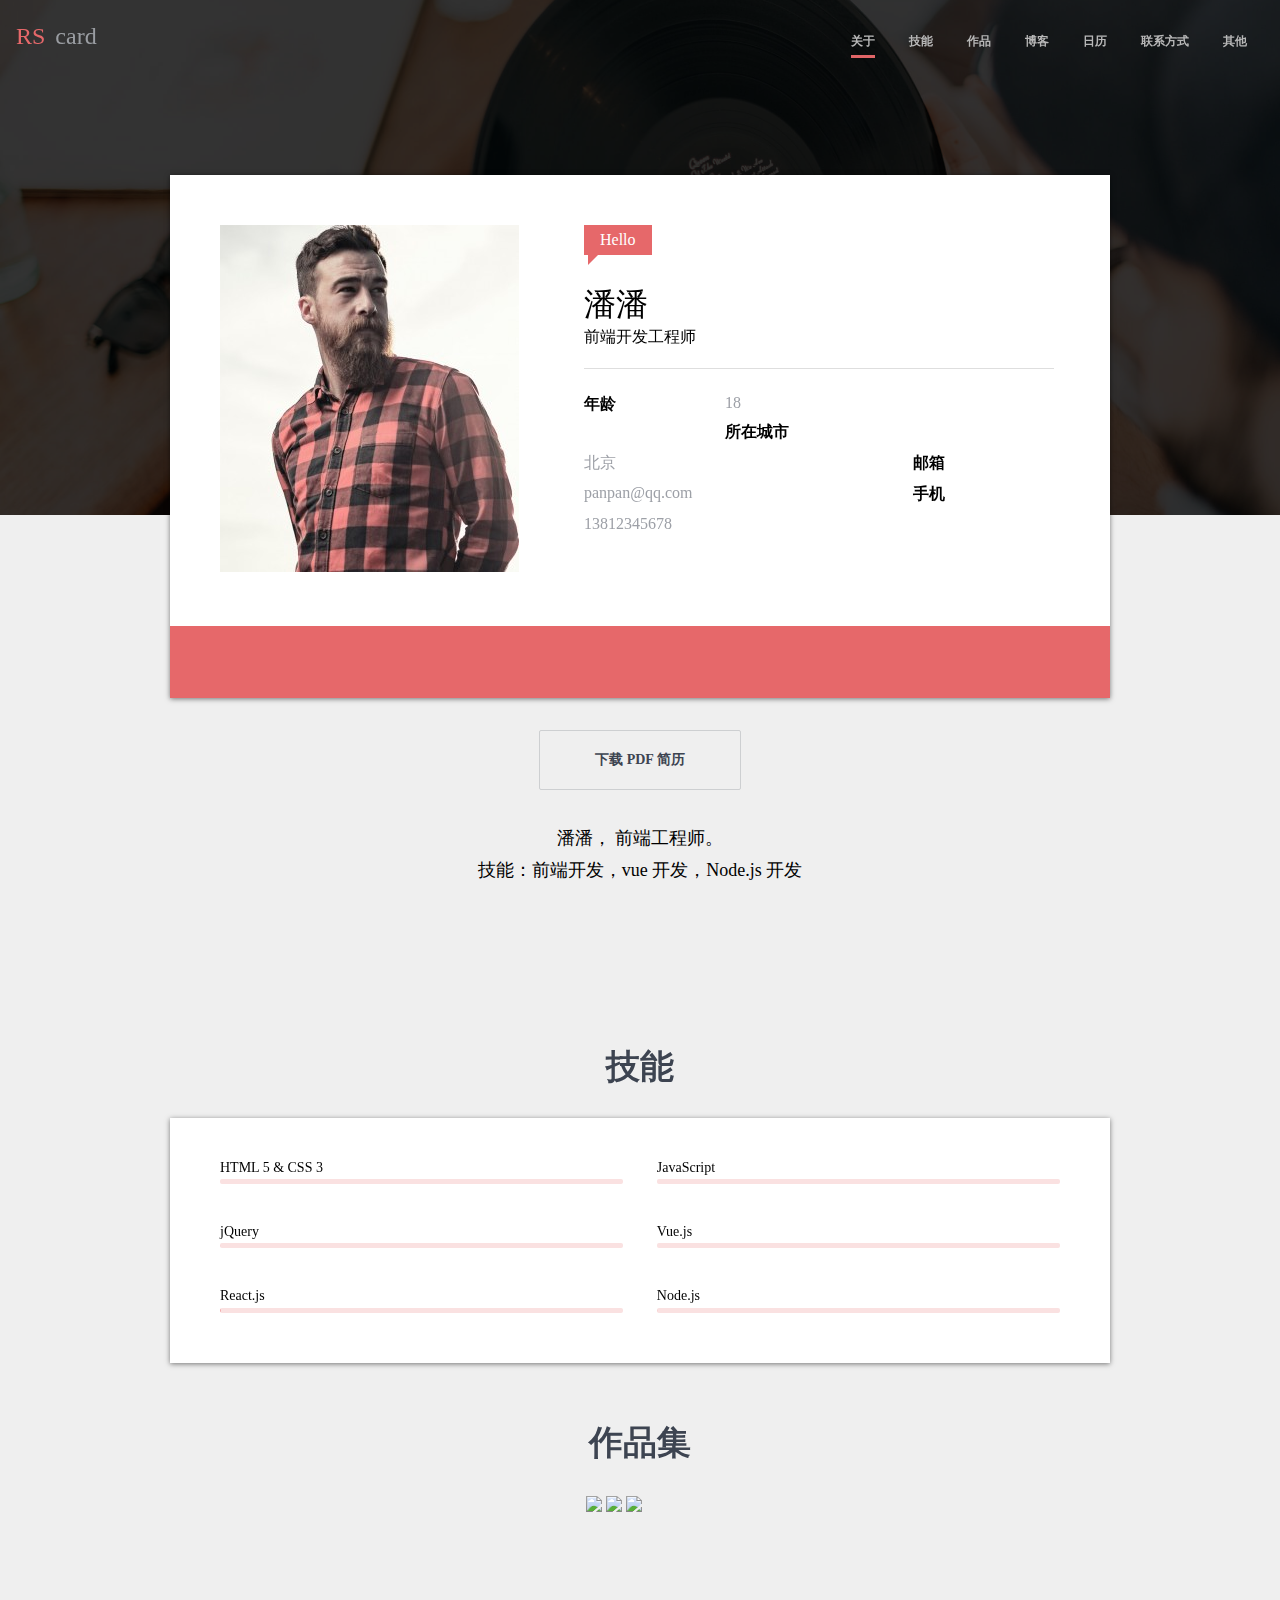
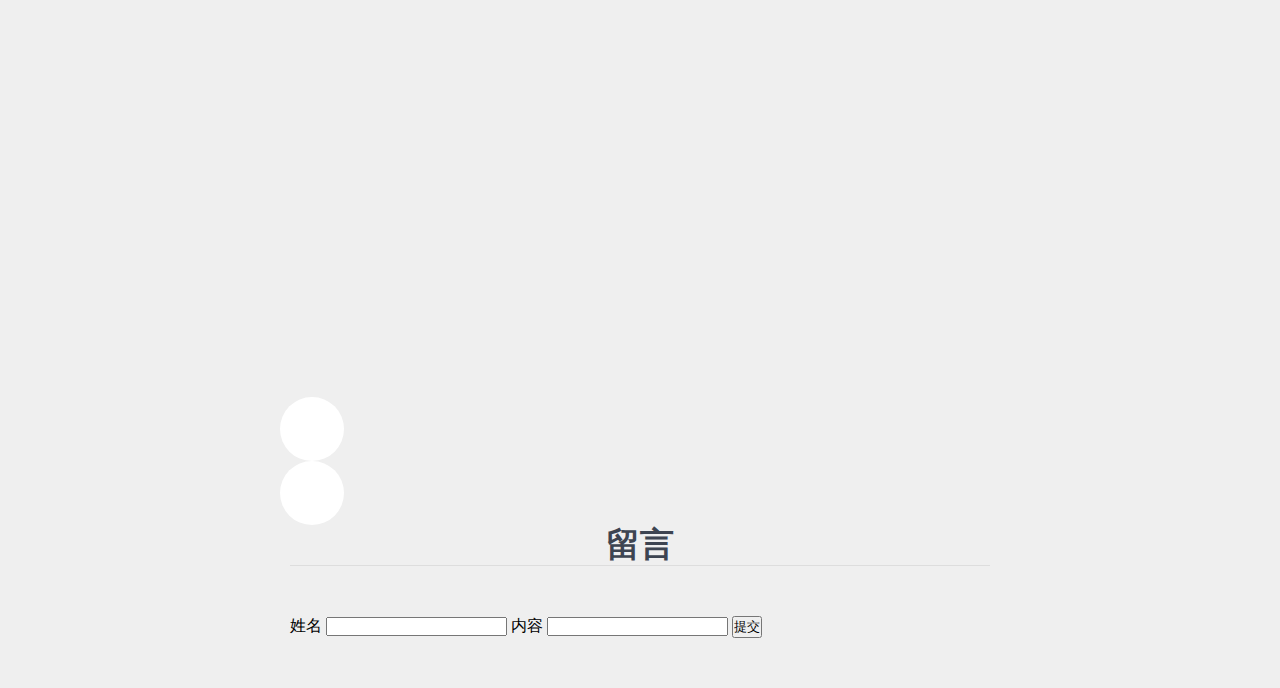
==== commit ffda3828: "饥人谷作业--更改简历文字" ====
--- a/topnavbar/index.html
+++ b/topnavbar/index.html
@@ -65,7 +65,7 @@
           <span class="welcome">Hello
             <span class="triangle"></span>
           </span>
-          <h1>方应杭</h1>
+          <h1>潘潘</h1>
           <p>前端开发工程师</p>
           <hr>
           <dl>
@@ -74,7 +74,7 @@
             <dt>所在城市</dt>
             <dd>北京</dd>
             <dt>邮箱</dt>
-            <dd>fangyinghang@foxmail.com</dd>
+            <dd>panpan@qq.com</dd>
             <dt>手机</dt>
             <dd>13812345678</dd>
           </dl>
@@ -104,8 +104,8 @@
     </p>
 
     <p class="selfIntroduction">
-      方应杭， 资深前端工程师，资深前端讲师，现在在 饥人谷 教前端课程。
-      <br> 技能：前端开发，Rails 开发，Node.js 开发
+      潘潘， 前端工程师。
+      <br> 技能：前端开发，vue 开发，Node.js 开发
     </p>
 
   </main>
